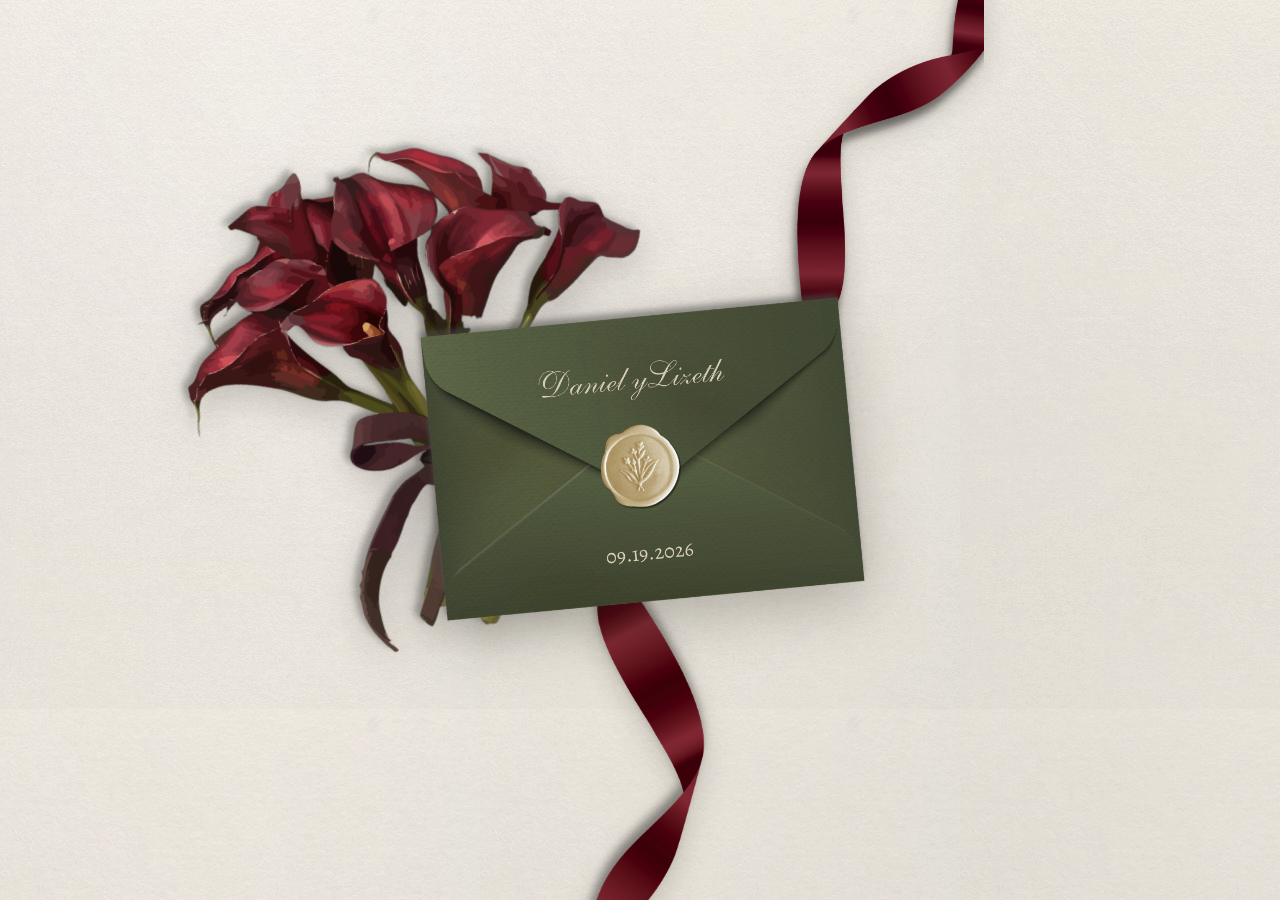
==== index.html @ 31c04588 "formatting fixes - position and refresh" ====
<!doctype html>
<html lang="es">
<head>
<meta charset="utf-8">
<meta name="viewport" content="width=device-width, initial-scale=1, viewport-fit=cover">
<title>Daniel y Lizeth</title>
<meta name="description" content="Nos casamos el 19 de septiembre de 2026 — acompáñanos.">

<!-- Link-preview / share thumbnail. og:image is page-relative so it resolves
     wherever the site is hosted. For Facebook/LinkedIn, swap in the absolute
     URL, e.g. https://<user>.github.io/wedding/assets/img/thumbnail.png -->
<meta property="og:type" content="website">
<meta property="og:title" content="Daniel y Lizeth">
<meta property="og:description" content="Nos casamos el 19 de septiembre de 2026 — acompáñanos.">
<meta property="og:image" content="assets/img/thumbnail.png">
<meta property="og:image:width" content="708">
<meta property="og:image:height" content="806">
<meta property="og:image:alt" content="Daniel y Lizeth">
<meta name="twitter:card" content="summary_large_image">
<meta name="twitter:title" content="Daniel y Lizeth">
<meta name="twitter:description" content="Nos casamos el 19 de septiembre de 2026 — acompáñanos.">
<meta name="twitter:image" content="assets/img/thumbnail.png">

<link rel="stylesheet" href="styles.css?v=20260901k">
</head>
<body>
<div class="paper-bg" aria-hidden="true"></div>

<header class="header-controls" id="main-header-controls" hidden>
  <div class="lang-toggle" role="group" data-i18n-aria="langAria" aria-label="Idioma / Language">
    <button type="button" data-lang-btn="es">Es</button>
    <button type="button" data-lang-btn="en">En</button>
  </div>
</header>

<!-- ============================== SCREEN 1 — envelope ============================== -->
<section id="envelope-screen">
  <img class="drape drape--top" src="assets/img/ribbon1.png" alt="" aria-hidden="true">
  <img class="drape drape--bottom" src="assets/img/ribbon.png" alt="" aria-hidden="true">
  <div class="envelope-scene">
    <img class="scene__bouquet" src="assets/img/bouquet.png" alt="" aria-hidden="true">
    <button type="button" class="envelope-btn" id="envelope-btn" aria-label="Abrir la invitación">
      <img class="envelope-btn__img" src="assets/img/envelope.png" alt="Daniel y Lizeth — 09.19.2026">
    </button>
  </div>
</section>

<!-- ============================== SCREEN 2 — invitation ============================== -->
<main id="invitation-screen">

  <!-- Hero -->
  <section class="hero">
    <div class="hero__art">
      <img class="hero__florals" src="assets/img/flowers.png" alt="" aria-hidden="true">
      <img class="hero__flower" src="assets/img/flower.png" alt="" aria-hidden="true">
      <img class="hero__envelope" src="assets/img/open envelope.png" alt="" aria-hidden="true">
      <a class="hero__photo story-photo-link" href="historia.html" data-i18n-aria="storyLinkAria" aria-label="Ver nuestra historia">
        <img src="assets/img/couple1.png" alt="Daniel y Lizeth">
      </a>
      <div class="hero__card">
        <img class="hero__card-bg" src="assets/img/invite.png" alt="" aria-hidden="true">
        <div class="hero__card-text">
          <p class="hero__card-eyebrow" data-i18n="eyebrowWedding">Nuestra Boda</p>
          <p class="hero__card-names" data-i18n="coupleNames">Daniel y Lizeth</p>
          <p class="hero__card-date" data-i18n="weddingDate">19 de Septiembre del 2026</p>
          <p class="hero__card-location" data-i18n="weddingLocation">Los Ángeles, California</p>
        </div>
      </div>
    </div>

    <div class="countdown" id="countdown" role="timer" aria-live="off">
      <div class="countdown__frame">
        <div class="countdown__row">
          <div class="countdown__group"><span class="countdown__digits" id="cd-days">000</span><span class="countdown__label" data-i18n="countdownDays">Días</span></div>
          <span class="countdown__colon">:</span>
          <div class="countdown__group"><span class="countdown__digits" id="cd-hours">00</span><span class="countdown__label" data-i18n="countdownHours">Horas</span></div>
          <span class="countdown__colon">:</span>
          <div class="countdown__group"><span class="countdown__digits" id="cd-minutes">00</span><span class="countdown__label" data-i18n="countdownMinutes">Minutos</span></div>
          <span class="countdown__colon">:</span>
          <div class="countdown__group"><span class="countdown__digits" id="cd-seconds">00</span><span class="countdown__label" data-i18n="countdownSeconds">Segundos</span></div>
        </div>
        <p class="countdown__message" id="countdown-message" hidden></p>
      </div>
    </div>
  </section>

  <!-- Blessing + parents + names -->
  <section class="blessing">
    <p class="verse" data-i18n="verseQuote">&ldquo;Verso&rdquo;</p>
    <p class="verse-ref" data-i18n="verseRef">&mdash; Biblico</p>

    <p class="blessing-intro reveal" style="--i:1" data-i18n="blessingIntro">Con la bendición de Dios y de nuestros padres,</p>
    <p class="parents reveal" style="--i:2" data-i18n="parents1">Efren Plascencia Reyes y Maricela Segura Picazo</p>
    <p class="parents-and reveal" style="--i:3" data-i18n="parentsAnd">y</p>
    <p class="parents reveal" style="--i:4" data-i18n="parents2">José Arturo Mendoza Milán y María de Jesús Loredo Guerrero</p>

    <p class="invite-line reveal" style="--i:5">
      <span data-i18n="inviteLine1">Tenemos el honor de invitarte a</span><br>
      <span data-i18n="inviteLine2">celebrar nuestra boda</span>
    </p>

    <p class="signature reveal" style="--i:6" data-i18n="signatureNames">Daniel y Lizeth</p>
  </section>

  <div class="divider reveal" aria-hidden="true"><img src="assets/img/divider.png" alt=""></div>

  <!-- Misa -->
  <section class="section--split" id="misa">
    <div class="section__figure reveal">
      <img class="icon" src="assets/img/cross.png" alt="">
    </div>
    <div class="section__body reveal" style="--i:1">
      <h2 data-i18n="misaHeading">Misa</h2>
      <p class="venue-name" data-i18n="misaVenue">St. Anne Church &amp; Shrine</p>
      <p class="venue-address" data-i18n-html="misaAddress">2011 Colorado Ave<br>Santa Monica, CA 90404</p>
      <p class="venue-time" data-i18n="misaTime">1:00 PM</p>
      <a class="map-link" href="https://www.google.com/maps/search/?api=1&query=St.+Anne+Church+%26+Shrine+2011+Colorado+Ave+Santa+Monica+CA+90404" target="_blank" rel="noopener" data-i18n-aria="mapButton" aria-label="Ver ubicación">
        <img src="assets/img/map.png" alt="">
      </a>
    </div>
  </section>

  <div class="divider reveal" aria-hidden="true"><img src="assets/img/divider.png" alt=""></div>

  <!-- Cena -->
  <section class="section--split is-reversed" id="cena">
    <div class="section__figure reveal">
      <img class="icon" src="assets/img/utensils.png" alt="">
    </div>
    <div class="section__body reveal" style="--i:1">
      <h2 data-i18n="cenaHeading">Cena</h2>
      <p class="venue-name" data-i18n="cenaTBA">Por anunciarse</p>
    </div>
  </section>

  <div class="divider reveal" aria-hidden="true"><img src="assets/img/divider.png" alt=""></div>

  <!-- Vestimenta -->
  <section class="section--split" id="vestimenta">
    <div class="section__figure reveal">
      <img class="icon" src="assets/img/hanger.png" alt="">
    </div>
    <div class="section__body reveal" style="--i:1">
      <h2 data-i18n="vestimentaHeading">Vestimenta</h2>
      <p data-i18n="vestimentaBody">Los invitamos a usar los colores café, verde, vino, rosa, crema, o similares el día de la boda.</p>
      <div class="swatches" aria-hidden="true">
        <span class="swatch" style="background:#5C2529"></span>
        <span class="swatch" style="background:#A3595E"></span>
        <span class="swatch" style="background:#B18285"></span>
        <span class="swatch" style="background:#D9D0BC"></span>
        <span class="swatch" style="background:#8B7259"></span>
        <span class="swatch" style="background:#9CAA84"></span>
        <span class="swatch" style="background:#5B6E45"></span>
        <span class="swatch" style="background:#2E3A2E"></span>
        <span class="swatch" style="background:#5C4816"></span>
      </div>
    </div>
  </section>

  <div class="divider reveal" aria-hidden="true"><img src="assets/img/divider.png" alt=""></div>

  <!-- RSVP -->
  <section class="section--split is-reversed" id="rsvp">
    <div class="section__figure reveal">
      <img class="icon" src="assets/img/rsvp.png" alt="">
    </div>
    <div class="section__body reveal" style="--i:1">
      <h2 data-i18n="rsvpHeading">Reservación</h2>
      <p data-i18n="rsvpBody">Esperamos que nos puedan acompañar en este día tan grande en nuestras vidas. Por favor confirmen para asegurar su asiento, o si saben que no podrán asistir, por favor déjenos saber lo más antes posible.</p>
      <button type="button" class="rsvp-btn" id="rsvp-open-btn" data-i18n="rsvpButton">Confirmar Asistencia</button>
    </div>
  </section>

  <!-- Closing -->
  <section class="closing reveal">
    <p data-i18n="closingBody">Gracias por acompañarnos y por ser parte de este momento tan importante de nuestras vidas.</p>
    <p class="closing-signoff" data-i18n="closingSignoff">Con mucho cariño,</p>
    <p class="signature" data-i18n="signatureNames">Daniel y Lizeth</p>
    <div class="closing__photo-wrap">
      <img class="closing__eucalyptus" src="assets/img/eucalyptus.png" alt="" aria-hidden="true">
      <a class="story-photo-link" href="historia.html" data-i18n-aria="storyLinkAria" aria-label="Ver nuestra historia">
        <img class="closing-photo" src="assets/img/couple2.png" width="584" height="863" alt="Daniel y Lizeth" loading="lazy">
      </a>
    </div>
    <a class="story-link" href="historia.html" data-i18n="storyLink">Nuestra Historia &rarr;</a>
  </section>

</main>

<!-- ============================== RSVP modal ============================== -->
<div class="modal-overlay" id="rsvp-modal" role="dialog" aria-modal="true" aria-labelledby="rsvp-modal-heading">
  <div class="modal" id="rsvp-modal-panel">
    <button type="button" class="modal__close" id="rsvp-close" data-i18n-aria="modalClose" aria-label="Cerrar">&times;</button>
    <h2 id="rsvp-modal-heading" class="modal__heading" data-i18n="modalHeading">Confirmar Asistencia</h2>

    <form id="rsvp-form" novalidate>
      <div class="modal__field">
        <label class="modal__label" for="rsvp-name" data-i18n="labelName">Nombre completo</label>
        <input class="modal__input" id="rsvp-name" name="name" type="text" required data-i18n-placeholder="placeholderName" placeholder="Tu nombre">
      </div>

      <div class="modal__field">
        <span class="modal__label" data-i18n="labelAttending">¿Podrás acompañarnos?</span>
        <div class="modal__radios">
          <label><input type="radio" name="attending" value="yes" checked> <span data-i18n="optionYes">Sí, ahí estaré</span></label>
          <label><input type="radio" name="attending" value="no"> <span data-i18n="optionNo">No podré asistir</span></label>
        </div>
      </div>

      <div class="modal__field" id="rsvp-guests-field">
        <div class="modal__stepper-row">
          <span class="modal__label" id="rsvp-adults-label" data-i18n="labelAdults">Adultos (incluyéndote)</span>
          <div class="stepper" role="group" aria-labelledby="rsvp-adults-label">
            <button type="button" class="stepper__btn" id="rsvp-adults-minus" aria-label="−">&minus;</button>
            <input class="stepper__value" id="rsvp-adults" name="adults" type="text" inputmode="numeric" readonly value="1" aria-live="polite">
            <button type="button" class="stepper__btn" id="rsvp-adults-plus" aria-label="+">+</button>
          </div>
        </div>
        <div class="modal__stepper-row">
          <span class="modal__label" id="rsvp-children-label" data-i18n="labelChildren">Niños</span>
          <div class="stepper" role="group" aria-labelledby="rsvp-children-label">
            <button type="button" class="stepper__btn" id="rsvp-children-minus" aria-label="−">&minus;</button>
            <input class="stepper__value" id="rsvp-children" name="children" type="text" inputmode="numeric" readonly value="0" aria-live="polite">
            <button type="button" class="stepper__btn" id="rsvp-children-plus" aria-label="+">+</button>
          </div>
        </div>
      </div>

      <div class="modal__field">
        <label class="modal__label" for="rsvp-message" data-i18n="labelMessage">Mensaje para los novios (opcional)</label>
        <textarea class="modal__textarea" id="rsvp-message" name="message" data-i18n-placeholder="placeholderMessage" placeholder="Escribe un mensaje..."></textarea>
      </div>

      <button type="submit" class="modal__primary-btn" data-i18n="submitButton">Enviar Confirmación</button>
      <p class="modal__error" id="rsvp-error" role="alert" hidden></p>
    </form>

    <div class="modal__success" id="rsvp-success" hidden>
      <p class="modal__success-heading" data-i18n="successHeading">¡Gracias!</p>
      <p data-i18n="successBody">Hemos recibido tu confirmación. ¡Nos vemos pronto!</p>
    </div>
  </div>
</div>

<script src="i18n.js?v=20260901k"></script>
<script src="script.js?v=20260901k"></script>
</body>
</html>
---- styles.css ----
/* ===================== Fonts ===================== */
@font-face {
  font-family: 'Anastasia Script';
  src: url('assets/fonts/anastasia-script-400.woff2') format('woff2');
  font-weight: 400;
  font-style: normal;
  font-display: swap;
}
@font-face {
  font-family: 'Sorts Mill Goudy';
  src: url('assets/fonts/sorts-mill-goudy-400.woff2') format('woff2');
  font-weight: 400;
  font-style: normal;
  font-display: swap;
}
@font-face {
  font-family: 'Sorts Mill Goudy';
  src: url('assets/fonts/sorts-mill-goudy-italic-400.woff2') format('woff2');
  font-weight: 400;
  font-style: italic;
  font-display: swap;
}
@font-face {
  font-family: 'Alex Brush';
  src: url('assets/fonts/alex-brush-400.woff2') format('woff2');
  font-weight: 400;
  font-style: normal;
  font-display: swap;
}
@font-face {
  font-family: 'Alegreya SC';
  src: url('assets/fonts/alegreya-sc-400.woff2') format('woff2');
  font-weight: 400;
  font-style: normal;
  font-display: swap;
}
@font-face {
  font-family: 'Alegreya SC';
  src: url('assets/fonts/alegreya-sc-700.woff2') format('woff2');
  font-weight: 700;
  font-style: normal;
  font-display: swap;
}
@font-face {
  font-family: 'Alegreya';
  src: url('assets/fonts/alegreya-italic-400.woff2') format('woff2');
  font-weight: 400;
  font-style: italic;
  font-display: swap;
}
@font-face {
  font-family: 'Alegreya';
  src: url('assets/fonts/alegreya-400.woff2') format('woff2');
  font-weight: 400;
  font-style: normal;
  font-display: swap;
}

/* ===================== Design tokens ===================== */
:root {
  --green-900: #333825;
  --green-800: #3E4530;
  --green-700: #4A5037;
  --green-600: #5B6E45;
  --green-500: #7C8F63;
  --sage-400:  #9CAA84;

  --wine-800: #4A1620;
  --wine-700: #5C2529;
  --rose-400: #A3595E;
  --dusty-300: #B18285;

  --cream-300: #D9D0BC;
  --tan-600:  #8B7259;
  --olive-900: #5C4816;

  --gold-300: #E8D9B5;
  --gold-500: #C9AD79;
  --gold-600: #9C7F4F;
  --gold-700: #8A6F45;

  --ink-800: #101010;
  --ink-600: #1c1c1c;
  --ink-400: #2a2a2a;

  --paper:   #F4F1EA;
  --paper-2: #ECE6D9;

  --font-script: 'Anastasia Script', 'Alex Brush', cursive;
  --font-serif:  'Sorts Mill Goudy', 'Alegreya', Georgia, serif;
  --font-caps:   'Alegreya SC', Georgia, serif;

  --ease-soft: cubic-bezier(0.22, 0.61, 0.36, 1);

  /* Debossed / letterpress-on-paper text effect */
  --press: 0 1px 0 rgba(255,255,255,0.75), 0 -1px 1px rgba(0,0,0,0.16);
}

/* ===================== Reset ===================== */
* { box-sizing: border-box; }
html, body { margin: 0; padding: 0; }
body {
  background: var(--paper);
  color: var(--ink-800);
  font-family: var(--font-caps);
  overflow-x: hidden;
  width: 100%;
  -webkit-tap-highlight-color: transparent;
  overscroll-behavior-y: contain;
}
img { max-width: 100%; display: block; }
button { font: inherit; }
a { color: inherit; }
h1, h2, p { margin: 0; }

/* All copy black, pressed into the paper ------------------------------------ */
#envelope-screen,
#invitation-screen,
.modal,
#envelope-screen p, #envelope-screen span,
#invitation-screen h1, #invitation-screen h2, #invitation-screen h3,
#invitation-screen p, #invitation-screen span, #invitation-screen a,
.modal h2, .modal p, .modal span, .modal label {
  color: #0e0e0e;
}
#invitation-screen h2,
#invitation-screen p,
#invitation-screen .signature,
#invitation-screen .hero__card-text p,
#invitation-screen .countdown__digits,
#invitation-screen .countdown__label,
.modal__heading,
.modal__label,
.modal__radios label {
  text-shadow: var(--press);
}

.paper-bg {
  position: fixed;
  inset: 0;
  z-index: -1;
  background: var(--paper);
  background-image:
    radial-gradient(ellipse at 20% 10%, rgba(255,255,255,0.5), transparent 55%),
    radial-gradient(ellipse at 80% 90%, rgba(0,0,0,0.03), transparent 55%);
}
.paper-bg::after {
  content: '';
  position: absolute;
  inset: 0;
  opacity: 0.7;
  mix-blend-mode: multiply;
  background-image: url("assets/img/paper-texture-bg.jpg");
  background-size: 480px auto;
  background-repeat: repeat;
}

/* ===================== Header controls ===================== */
.header-controls[hidden] { display: none; }
.header-controls {
  position: absolute;
  top: 0; left: 0; right: 0;
  z-index: 40;
  display: flex;
  justify-content: flex-start;
  padding: 16px;
  pointer-events: none;
}
.lang-toggle {
  pointer-events: auto;
  display: inline-flex;
  border: 1px solid var(--gold-600);
  border-radius: 999px;
  overflow: hidden;
  background: rgba(244,241,234,0.75);
  backdrop-filter: blur(6px);
}
.lang-toggle button {
  border: 0;
  background: transparent;
  color: var(--ink-600);
  padding: 8px 16px;
  min-width: 44px;
  min-height: 36px;
  font-family: var(--font-caps);
  font-size: 13px;
  letter-spacing: 0.05em;
  cursor: pointer;
  transition: background 200ms var(--ease-soft), color 200ms var(--ease-soft);
}
.lang-toggle button.is-active {
  background: rgba(16, 16, 16, 0.08);
  color: #0e0e0e;
  font-weight: 700;
}

/* ===================== Screen 1: envelope ===================== */
#envelope-screen {
  position: relative;
  min-height: 100dvh;
  max-width: 100vw;
  overflow: hidden;
  touch-action: pan-y;
  overscroll-behavior-x: none;
  display: flex;
  flex-direction: column;
  align-items: center;
  justify-content: center;
  gap: 32px;
  padding: 24px;
}

/* Ribbon draping diagonally across the whole screen, behind the envelope. */
.drape {
  position: absolute;
  z-index: 0;
  pointer-events: none;
  filter: drop-shadow(0 8px 14px rgba(44, 42, 34, 0.22));
}
.drape--top {
  left: 85%;
  top: auto;
  bottom: 50%;
  width: 100vw;
  height: 65vh;
  object-fit: cover;
  transform: translateX(-50%);
}
.drape--bottom {
  left: 55%;
  top: 50%;
  bottom: auto;
  width: 65vw;
  height: 65vh;
  object-fit: cover;
  transform: translateX(-50%);
}

.envelope-scene {
  position: relative;
  z-index: 1;
  width: min(86vw, 440px);
  margin-inline: auto;
}

.scene__bouquet {
  position: absolute;
  width: 118%;
  top: -45%;
  left: -36%;
  z-index: 0;
  pointer-events: none;
  transform: rotate(-14deg);
  transform-origin: 68% 78%;
  filter: drop-shadow(0 10px 18px rgba(44, 42, 34, 0.25));
}

.envelope-btn {
  position: relative;
  display: block;
  width: 100%;
  z-index: 1;
  border: 0;
  padding: 0;
  background: none;
  cursor: pointer;
  filter: drop-shadow(0 16px 30px rgba(44, 42, 34, 0.3));
}
.envelope-btn__img {
  width: 100%;
  height: auto;
}
.envelope-btn.is-pressed { transform: scale(0.97); }
.envelope-btn.shimmy { animation: shimmy 650ms ease-in-out; }
@keyframes shimmy {
  0%, 100% { transform: rotate(0deg); }
  20% { transform: rotate(-3deg); }
  40% { transform: rotate(2.5deg); }
  60% { transform: rotate(-2deg); }
  80% { transform: rotate(1.5deg); }
}

@media (prefers-reduced-motion: reduce) {
  .envelope-btn.shimmy { animation: none !important; }
}

#invitation-screen {
  display: none;
  visibility: hidden;
  opacity: 0;
}
#invitation-screen.is-open {
  display: block;
  visibility: visible;
  animation: invitation-fade-in 600ms ease both;
}
@keyframes invitation-fade-in { to { opacity: 1; } }
@media (prefers-reduced-motion: reduce) {
  #invitation-screen.is-open { animation: none; opacity: 1; }
}

#envelope-screen.is-hidden { display: none; }

/* ===================== Screen 2 shared ===================== */
#invitation-screen { position: relative; }

.eyebrow {
  font-family: var(--font-caps);
  font-size: 13px;
  letter-spacing: 0.2em;
  text-indent: 0.2em;
  text-transform: uppercase;
  color: var(--gold-700);
  margin-bottom: 20px;
}

.hero {
  min-height: 100dvh;
  display: flex;
  flex-direction: column;
  align-items: center;
  justify-content: center;
  gap: 10vh;
  padding: 96px 32px 48px;
  text-align: center;
}

/* --- Hero art: envelope + photo + card composition --- */
.hero__art {
  position: relative;
  width: 100%;
  max-width: 340px;
  margin-inline: auto;
}
.hero__florals {
  position: absolute;
  width: 74%;
  top: -11%;
  right: -4%;
  z-index: 2;
  pointer-events: none;
}
.hero__flower {
  position: absolute;
  width: 40%;
  bottom: -2%;
  left: -9%;
  z-index: 5;
  pointer-events: none;
  transform: rotate(-10deg);
  filter: drop-shadow(0 8px 14px rgba(44,42,34,0.22));
}
.hero__envelope {
  position: relative;
  width: 100%;
  z-index: 1;
  display: block;
}
.hero__photo {
  position: absolute;
  width: 54%;
  top: 14%;
  left: 3%;
  z-index: 3;
  transform: rotate(-7deg);
  filter: drop-shadow(0 10px 16px rgba(44,42,34,0.25));
}
.hero__card {
  position: absolute;
  width: 62%;
  top: 30%;
  right: -6%;
  z-index: 4;
  transform: rotate(6deg);
}
.hero__card-bg {
  width: 100%;
  filter: drop-shadow(0 10px 16px rgba(44,42,34,0.25));
}
.hero__card-text {
  position: absolute;
  inset: 9% 11% 14% 6%;
  display: flex;
  flex-direction: column;
  align-items: center;
  justify-content: center;
  text-align: center;
}
.hero__card-eyebrow {
  font-family: var(--font-caps);
  font-size: clamp(8px, 2.6vw, 11px);
  letter-spacing: 0.1em;
  text-transform: uppercase;
  color: var(--ink-800);
  margin-bottom: 6%;
}
.hero__card-names {
  font-family: var(--font-script);
  font-size: clamp(23px, 5vw, 21px);
  color: var(--gold-700);
  line-height: 1.15;
  margin-bottom: 6%;
}
.hero__card-date {
  font-size: clamp(8.5px, 2.7vw, 12px);
  letter-spacing: 0.03em;
  color: var(--ink-800);
  line-height: 1.4;
}
.hero__card-location {
  font-size: clamp(8.5px, 2.7vw, 12px);
  color: var(--ink-800);
  line-height: 1.4;
}

.countdown {
  display: flex;
  align-items: center;
  justify-content: center;
}

.countdown__frame {
  background-image: url('assets/img/countdown.png');
  background-size: 100% 100%;
  background-repeat: no-repeat;
  aspect-ratio: 1080 / 358;
  width: min(340px, 88vw);
  display: flex;
  flex-direction: column;
  align-items: center;
  justify-content: center;
  padding: 0 12%;
}
.countdown__row { display: flex; align-items: baseline; gap: 6px; justify-content: center; }
.countdown__colon { color: var(--gold-600); font-size: 16px; }
.countdown__group { display: flex; flex-direction: column; align-items: center; min-width: 2.4em; }
.countdown__digits {
  font-size: 22px;
  letter-spacing: 0.06em;
  font-variant-numeric: tabular-nums;
  color: var(--ink-800);
}
.countdown__label {
  font-family: var(--font-caps);
  font-size: 9px;
  letter-spacing: 0.12em;
  text-transform: uppercase;
  color: var(--gold-700);
  margin-top: 2px;
}
.countdown__message {
  text-align: center;
  font-style: italic;
  font-size: 15px;
  color: var(--green-700);
  padding-top: 4px;
}

@media (max-height: 600px) {
  .hero { min-height: auto; padding-block: 64px 32px; }
}


/* ===================== Blessing section ===================== */
.blessing { padding-top: 32px; }
.verse {
  font-family: var(--font-serif);
  font-style: italic;
  font-size: 16px;
  color: var(--ink-400);
  text-align: center;
  max-width: 520px;
  margin: 0 auto 4px;
  padding: 0 32px;
  opacity: 0.5;
}
.verse-ref {
  text-align: center;
  font-size: 13px;
  color: var(--ink-400);
  margin-bottom: 90px;
  opacity: 0.5;
}
.blessing-intro {
  font-family: var(--font-caps);
  text-align: center;
  text-transform: uppercase;
  letter-spacing: 0.06em;
  font-size: 13px;
  color: var(--gold-700);
  padding: 0 32px;
  margin-bottom: 20px;
}
.parents {
  font-family: var(--font-serif);
  text-align: center;
  font-style: italic;
  font-size: 17px;
  color: var(--gold-700);
  padding: 0 32px;
  margin-bottom: 16px;
}
.parents-and {
  font-family: var(--font-caps);
  text-align: center;
  font-size: 13px;
  letter-spacing: 0.1em;
  text-transform: uppercase;
  color: var(--ink-800);
  margin-bottom: 16px;
}
.invite-line {
  font-family: var(--font-caps);
  text-align: center;
  text-transform: uppercase;
  letter-spacing: 0.04em;
  font-size: 13px;
  color: var(--ink-600);
  line-height: 1.8;
  margin: 32px 0 24px;
}
.signature {
  text-align: center;
  font-family: var(--font-script);
  font-size: clamp(40px, 12vw, 56px);
  color: var(--green-700);
  margin-bottom: 8px;
}

/* ===================== Dividers ===================== */
.divider {
  display: flex;
  justify-content: center;
  padding: 65px 0;
}
.divider img { width: 140px; height: auto; }
.divider:nth-of-type(even) img { transform: rotate(180deg); }

/* ===================== Split sections (Misa / Cena / Vestimenta / RSVP) ===================== */
.section--split {
  display: flex;
  flex-direction: column;
  align-items: center;
  text-align: center;
  padding: 24px 32px;
  gap: 28px;
}
.section__figure { color: var(--ink-800); }
.icon {
  width: auto;
  height: auto;
  max-width: 40px;
  max-height: 30px;
  filter:
    drop-shadow(0 1px 0 rgba(255,255,255,0.65))
    drop-shadow(0 -1px 1px rgba(0,0,0,0.35));
}
.section__body h2 {
  font-family: var(--font-caps);
  font-weight: 500;
  font-size: 22px;
  letter-spacing: 0.02em;
  color: var(--ink-800);
  margin-bottom: 14px;
}
.section__body p {
  font-family: var(--font-caps);
  font-weight: 400;
  font-size: 13px;
  letter-spacing: 0.04em;
  line-height: 1.9;
  color: var(--ink-600);
  max-width: 440px;
  margin: 0 auto 8px;
}
.venue-name { font-weight: 400; letter-spacing: 0.08em; color: var(--ink-800) !important; }
.venue-address { margin-bottom: 4px !important; }
.venue-time { letter-spacing: 0.06em; }

.map-link {
  display: inline-flex;
  margin-top: 12px;
  transition: transform 200ms var(--ease-soft), filter 200ms var(--ease-soft);
}
.map-link img { width: 35px; height: 35px; }
.map-link:hover { transform: translateY(-2px); filter: brightness(1.1); }

.swatches {
  display: flex;
  flex-wrap: wrap;
  justify-content: center;
  gap: 12px;
  margin-top: 18px;
  /* 5 swatches + 4 gaps — forces a 5-then-4 layout */
  max-width: calc(36px * 5 + 12px * 4);
  margin-inline: auto;
}
.swatch {
  width: 36px;
  height: 36px;
  border-radius: 50%;
  box-shadow: 0 1px 3px rgba(0,0,0,0.2);
}

.rsvp-btn {
  margin-top: 16px;
  border: 1px solid var(--ink-800);
  background: transparent;
  color: var(--ink-800);
  padding: 14px 32px;
  font-family: var(--font-caps);
  font-size: 13px;
  letter-spacing: 0.12em;
  text-transform: uppercase;
  cursor: pointer;
  transition: background 200ms var(--ease-soft), color 200ms var(--ease-soft), transform 200ms var(--ease-soft);
}
.rsvp-btn:hover { background: var(--ink-800); color: var(--paper); transform: translateY(-2px); }

/* ===================== Closing ===================== */
.closing {
  text-align: center;
  padding: 88px 32px 96px;
  display: flex;
  flex-direction: column;
  align-items: center;
}
.closing p { max-width: 440px; font-size: 16px; line-height: 1.8; color: var(--ink-600); }
.closing-signoff { margin-top: 24px; font-family: var(--font-serif); font-style: italic; }
.closing .signature { font-size: clamp(52px, 15vw, 50px); margin-top: 4px; margin-bottom: 32px; }
.closing__photo-wrap {
  position: relative;
  display: inline-block;
}
.closing__eucalyptus {
  position: absolute;
  width: 120%;
  left: -36%;
  bottom: -4%;
  z-index: 2;
  pointer-events: none;
  filter: drop-shadow(0 8px 14px rgba(44,42,34,0.2));
}
.closing-photo {
  position: relative;
  z-index: 1;
  width: 220px;
  height: auto;
  transform: rotate(-2deg);
}

/* ===================== RSVP modal ===================== */
.modal-overlay {
  position: fixed;
  inset: 0;
  z-index: 80;
  background: rgba(44, 42, 34, 0.55);
  display: flex;
  align-items: center;
  justify-content: center;
  padding: 20px;
  opacity: 0;
  pointer-events: none;
  transition: opacity 300ms var(--ease-soft);
}
.modal-overlay.is-open { opacity: 1; pointer-events: auto; }

.modal {
  position: relative;
  width: 100%;
  max-width: 440px;
  max-height: 88vh;
  overflow-y: auto;
  background: var(--paper);
  border-radius: 6px;
  padding: 36px 28px 28px;
  box-shadow: 0 24px 60px rgba(0,0,0,0.3);
  transform: translateY(12px) scale(0.98);
  transition: transform 300ms var(--ease-soft);
}
.modal-overlay.is-open .modal { transform: translateY(0) scale(1); }

.modal__close {
  position: absolute;
  top: 12px;
  right: 12px;
  width: 36px;
  height: 36px;
  border: 0;
  background: transparent;
  font-size: 22px;
  line-height: 1;
  color: var(--ink-400);
  cursor: pointer;
}
.modal__heading {
  font-family: var(--font-caps);
  font-size: 22px;
  font-weight: 700;
  text-align: center;
  margin-bottom: 24px;
  color: var(--ink-800);
}
.modal__field { margin-bottom: 18px; }
.modal__label {
  display: block;
  font-size: 13px;
  letter-spacing: 0.04em;
  color: var(--ink-600);
  margin-bottom: 6px;
}
.modal__input, .modal__textarea {
  width: 100%;
  border: 1px solid var(--dusty-300);
  background: #fff;
  border-radius: 0;
  padding: 11px 12px;
  font-family: var(--font-serif);
  font-size: 16px;
  color: var(--ink-800);
}
.modal__input:focus, .modal__textarea:focus {
  outline: none;
  border-color: var(--ink-800);
}
.lang-toggle button:focus-visible, .rsvp-btn:focus-visible, .map-link:focus-visible, .modal__primary-btn:focus-visible {
  outline: 2px solid var(--gold-600);
  outline-offset: 2px;
}
.modal__textarea { min-height: 84px; resize: vertical; }
.modal__radios { display: flex; flex-direction: column; gap: 8px; }
.modal__radios label { display: flex; align-items: center; gap: 8px; font-size: 15px; }
.modal__note { font-size: 12px; color: var(--ink-400); margin-bottom: 18px; }

/* ----- Guest count stepper ----- */
.modal__stepper-row {
  display: flex;
  align-items: center;
  justify-content: space-between;
  gap: 12px;
}
.modal__stepper-row + .modal__stepper-row { margin-top: 14px; }
.modal__stepper-row .modal__label { margin-bottom: 0; }
.stepper {
  display: inline-flex;
  align-items: center;
  gap: 14px;
  flex: none;
}
.stepper__btn {
  width: 40px;
  height: 40px;
  border: 1px solid var(--ink-800);
  border-radius: 50%;
  background: transparent;
  color: var(--ink-800);
  font-size: 20px;
  line-height: 1;
  display: flex;
  align-items: center;
  justify-content: center;
  cursor: pointer;
  transition: background 200ms var(--ease-soft), color 200ms var(--ease-soft), transform 200ms var(--ease-soft);
}
.stepper__btn:hover { background: var(--ink-800); color: var(--paper); }
.stepper__btn:active { transform: scale(0.94); }
.stepper__btn:disabled { opacity: 0.35; cursor: default; }
.stepper__btn:disabled:hover { background: transparent; color: var(--ink-800); }
.stepper__btn:focus-visible { outline: 2px solid var(--gold-600); outline-offset: 2px; }
.stepper__value {
  width: 3ch;
  border: 0;
  background: transparent;
  text-align: center;
  font-family: var(--font-serif);
  font-size: 20px;
  color: var(--ink-800);
  padding: 0;
  pointer-events: none;
}
.stepper__value:focus { outline: none; }

.modal__primary-btn {
  width: 100%;
  border: 1px solid var(--ink-800);
  background: transparent;
  color: var(--ink-800);
  padding: 14px;
  font-family: var(--font-caps);
  font-size: 14px;
  letter-spacing: 0.1em;
  text-transform: uppercase;
  cursor: pointer;
  transition: background 200ms var(--ease-soft), color 200ms var(--ease-soft);
}
.modal__primary-btn:hover { background: var(--ink-800); color: var(--paper); }
.modal__primary-btn:disabled { opacity: 0.5; cursor: default; }
.modal__primary-btn:disabled:hover { background: transparent; color: var(--ink-800); }

.modal__error {
  margin-top: 12px;
  font-size: 13px;
  font-style: italic;
  text-align: center;
}
.modal__error[hidden] { display: none; }

.modal__success { text-align: center; padding: 12px 0 4px; }
.modal__success-heading {
  font-family: var(--font-script);
  font-size: 40px;
  color: var(--green-700);
  margin-bottom: 8px;
}
.modal__success p { color: var(--ink-600); font-size: 16px; }

/* ===================== Our Story links ===================== */
.story-link,
.story-page__back {
  display: inline-block;
  font-family: var(--font-serif);
  font-style: italic;
  font-size: 14px;
  letter-spacing: 0.02em;
  color: var(--ink-600);
  text-decoration: none;
  border-bottom: 1px solid rgba(28, 28, 28, 0.35);
  padding-bottom: 1px;
  transition: color 200ms var(--ease-soft), border-color 200ms var(--ease-soft);
}
.story-link { margin-top: 22px; }
.story-page__back { margin-top: 56px; }
/* Beat the `#invitation-screen a { color:#0e0e0e }` rule for the invitation link. */
#invitation-screen .story-link { color: var(--ink-600); }
#invitation-screen .story-link:hover,
.story-page__back:hover { color: var(--green-700); border-color: var(--green-700); }
.story-link:focus-visible,
.story-page__back:focus-visible { outline: 2px solid var(--gold-600); outline-offset: 3px; }

/* The hero + closing photos on the invitation also link to the story page.
   .hero__photo now sits on the <a>; the closing <a> is just a wrapper and the
   sizing stays on its inner .closing-photo <img>. */
.story-photo-link { display: block; line-height: 0; text-decoration: none; }
.hero__photo.story-photo-link img { width: 100%; display: block; }
.story-photo-link:focus-visible { outline: 2px solid var(--gold-600); outline-offset: 4px; }

/* ===================== Our Story page (historia.html) ===================== */
.story-page {
  max-width: 620px;
  margin-inline: auto;
  padding: 104px 32px 96px;
  text-align: center;
}
.story-page__heading {
  font-family: var(--font-script);
  font-size: clamp(42px, 13vw, 60px);
  line-height: 1.1;
  color: var(--green-700);
  text-shadow: var(--press);
  margin-bottom: 4px;
}
.story-page__divider { display: flex; justify-content: center; padding: 24px 0 4px; }
.story-page__divider img { width: 140px; height: auto; }
.story-page__photo {
  width: min(65%, 360px);
  height: auto;
  margin: 50px auto;
}
.story-page p {
  font-family: var(--font-serif);
  font-size: 16px;
  line-height: 1.85;
  color: var(--ink-600);
  max-width: 520px;
  margin: 20px auto 0;
  text-align: center;
}

/* ===================== Desktop ===================== */
@media (min-width: 900px) {
  #invitation-screen { max-width: 920px; margin-inline: auto; }
  .header-controls { justify-content: flex-start; padding: 24px calc((100vw - 920px) / 2 + 24px); }
  @media (max-width: 967px) { .header-controls { padding: 24px; } }
  body.story-page-body .header-controls { padding: 24px; }

  .hero__art { max-width: 400px; }
  .eyebrow { font-size: 14px; }
  .section__body p { font-size: 13.5px; }

  .section--split {
    padding: 24px 24px;
  }
  .icon { width: auto; height: auto; max-width: 64px; max-height: 64px; }

  .envelope-scene { width: min(60vw, 500px); }

  .drape--top {
    left: 62%;
    width: 380px;
    height: 55vh;
  }
  .drape--bottom {
    left: 54%;
    width: 260px;
    height: 55vh;
  }

  .closing-photo:hover { transform: rotate(-2deg) scale(1.02); }
}

@media (min-width: 900px) and (max-width: 967px) {
  #invitation-screen { max-width: calc(100% - 48px); }
}

.visually-hidden {
  position: absolute;
  width: 1px; height: 1px;
  overflow: hidden;
  clip: rect(0,0,0,0);
  white-space: nowrap;
}
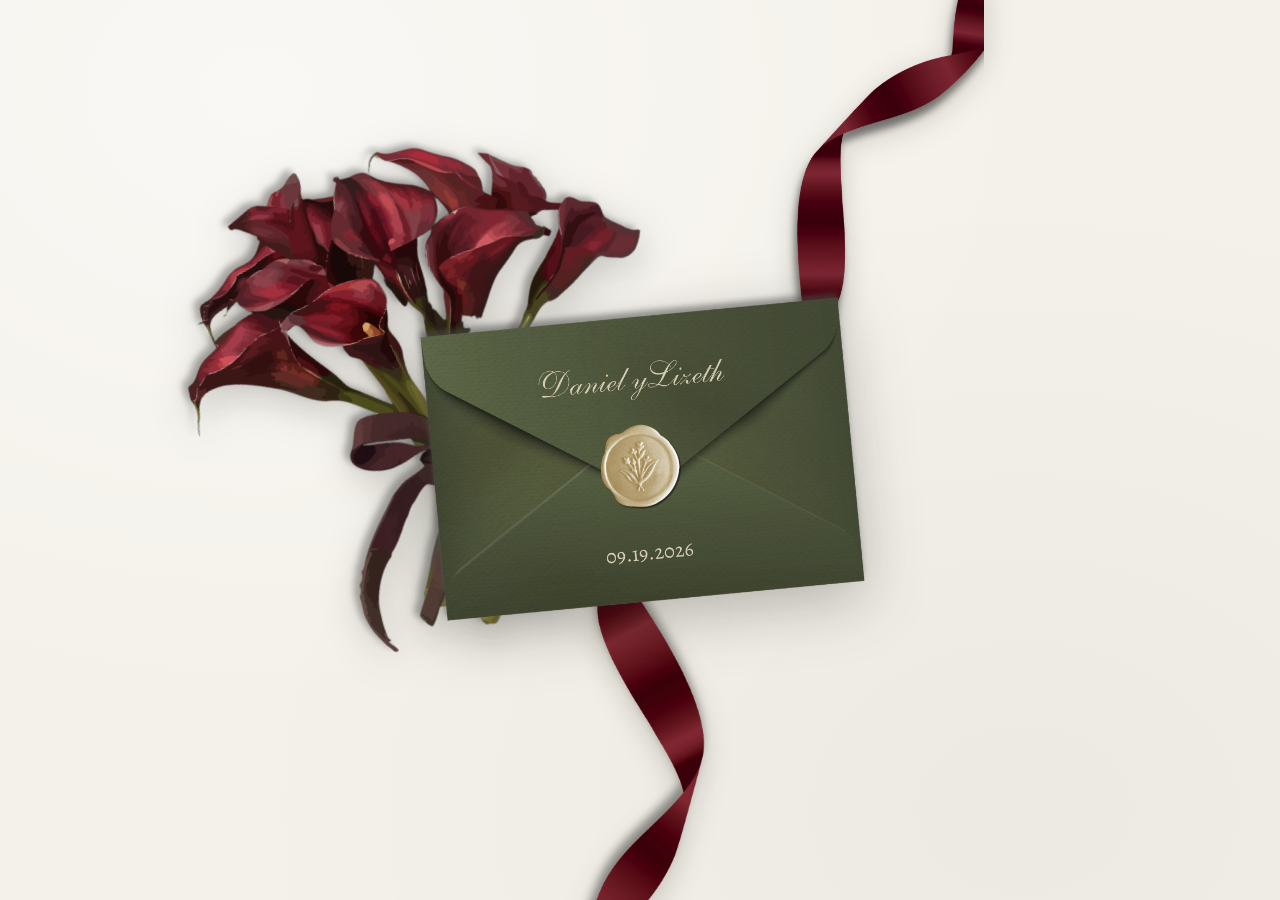
==== commit d7f645a7: "add to our story" ====
--- a/index.html
+++ b/index.html
@@ -21,7 +21,7 @@
 <meta name="twitter:description" content="Nos casamos el 19 de septiembre de 2026 — acompáñanos.">
 <meta name="twitter:image" content="assets/img/thumbnail.png">
 
-<link rel="stylesheet" href="styles.css?v=20260901k">
+<link rel="stylesheet" href="styles.css?v=20260901q">
 </head>
 <body>
 <div class="paper-bg" aria-hidden="true"></div>
@@ -142,12 +142,11 @@
     </div>
     <div class="section__body reveal" style="--i:1">
       <h2 data-i18n="vestimentaHeading">Vestimenta</h2>
-      <p data-i18n="vestimentaBody">Los invitamos a usar los colores café, verde, vino, rosa, crema, o similares el día de la boda.</p>
+      <p data-i18n="vestimentaBody">Los invitamos a usar los colores café, verde, vino, rosa, o similares el día de la boda.</p>
       <div class="swatches" aria-hidden="true">
         <span class="swatch" style="background:#5C2529"></span>
         <span class="swatch" style="background:#A3595E"></span>
         <span class="swatch" style="background:#B18285"></span>
-        <span class="swatch" style="background:#D9D0BC"></span>
         <span class="swatch" style="background:#8B7259"></span>
         <span class="swatch" style="background:#9CAA84"></span>
         <span class="swatch" style="background:#5B6E45"></span>
@@ -242,7 +241,7 @@
   </div>
 </div>
 
-<script src="i18n.js?v=20260901k"></script>
-<script src="script.js?v=20260901k"></script>
+<script src="i18n.js?v=20260901q"></script>
+<script src="script.js?v=20260901q"></script>
 </body>
 </html>
--- a/styles.css
+++ b/styles.css
@@ -89,6 +89,10 @@
   --font-script: 'Anastasia Script', 'Alex Brush', cursive;
   --font-serif:  'Sorts Mill Goudy', 'Alegreya', Georgia, serif;
   --font-caps:   'Alegreya SC', Georgia, serif;
+
+  /* Anastasia Script's capitals carry a swash on the left, so centered lines
+     read slightly right-of-centre. Nudge script headings back left. */
+  --script-optical-shift: -0.08em;
 
   --ease-soft: cubic-bezier(0.22, 0.61, 0.36, 1);
 
@@ -148,11 +152,18 @@
   content: '';
   position: absolute;
   inset: 0;
-  opacity: 0.7;
+  opacity: 0.9;
   mix-blend-mode: multiply;
+  /* contrast() deepens the paper grain (it washes out when the small source
+     is scaled up); brightness() keeps the page from going dim. */
+  filter: contrast(1.5) brightness(1.05);
   background-image: url("assets/img/paper-texture-bg.jpg");
-  background-size: 480px auto;
-  background-repeat: repeat;
+  /* One copy scaled to fill the fixed viewport. The source isn't a seamless
+     tile (its bottom edge is darker), so `repeat` left a faint horizontal
+     seam ~709px down the screen. */
+  background-size: cover;
+  background-position: center;
+  background-repeat: no-repeat;
 }
 
 /* ===================== Header controls ===================== */
@@ -400,6 +411,7 @@
   color: var(--gold-700);
   line-height: 1.15;
   margin-bottom: 6%;
+  transform: translateX(var(--script-optical-shift));
 }
 .hero__card-date {
   font-size: clamp(8.5px, 2.7vw, 12px);
@@ -525,6 +537,7 @@
   font-size: clamp(40px, 12vw, 56px);
   color: var(--green-700);
   margin-bottom: 8px;
+  transform: translateX(var(--script-optical-shift));
 }
 
 /* ===================== Dividers ===================== */
@@ -591,8 +604,8 @@
   justify-content: center;
   gap: 12px;
   margin-top: 18px;
-  /* 5 swatches + 4 gaps — forces a 5-then-4 layout */
-  max-width: calc(36px * 5 + 12px * 4);
+  /* 4 swatches + 3 gaps — forces a 4-then-4 layout (8 swatches) */
+  max-width: calc(36px * 4 + 12px * 3);
   margin-inline: auto;
 }
 .swatch {
@@ -811,6 +824,7 @@
   font-size: 40px;
   color: var(--green-700);
   margin-bottom: 8px;
+  transform: translateX(var(--script-optical-shift));
 }
 .modal__success p { color: var(--ink-600); font-size: 16px; }
 
@@ -858,6 +872,7 @@
   color: var(--green-700);
   text-shadow: var(--press);
   margin-bottom: 4px;
+  transform: translateX(var(--script-optical-shift));
 }
 .story-page__divider { display: flex; justify-content: center; padding: 24px 0 4px; }
 .story-page__divider img { width: 140px; height: auto; }
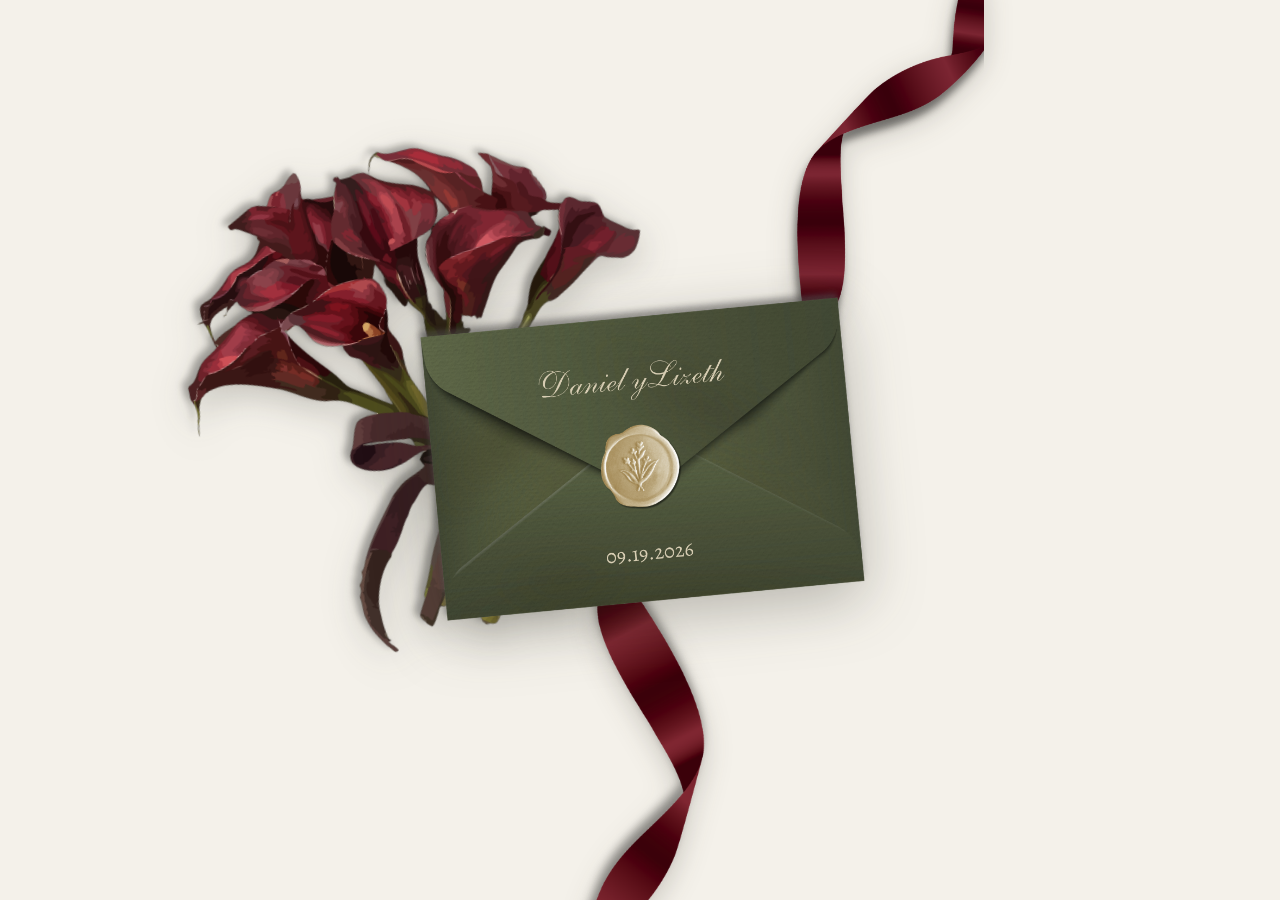
==== commit 4c8ea979: "fix background color" ====
--- a/index.html
+++ b/index.html
@@ -21,7 +21,7 @@
 <meta name="twitter:description" content="Nos casamos el 19 de septiembre de 2026 — acompáñanos.">
 <meta name="twitter:image" content="assets/img/thumbnail.png">
 
-<link rel="stylesheet" href="styles.css?v=20260901q">
+<link rel="stylesheet" href="styles.css?v=20260901r">
 </head>
 <body>
 <div class="paper-bg" aria-hidden="true"></div>
@@ -241,7 +241,7 @@
   </div>
 </div>
 
-<script src="i18n.js?v=20260901q"></script>
-<script src="script.js?v=20260901q"></script>
+<script src="i18n.js?v=20260901r"></script>
+<script src="script.js?v=20260901r"></script>
 </body>
 </html>
--- a/styles.css
+++ b/styles.css
@@ -103,6 +103,12 @@
 /* ===================== Reset ===================== */
 * { box-sizing: border-box; }
 html, body { margin: 0; padding: 0; }
+/* Cream on <html> too: iOS Safari paints the overscroll / collapsing-toolbar
+   area from the root element, not <body>, so without this it flashes white. */
+html {
+  background: var(--paper);
+  color-scheme: light;
+}
 body {
   background: var(--paper);
   color: var(--ink-800);
@@ -143,27 +149,20 @@
   position: fixed;
   inset: 0;
   z-index: -1;
-  background: var(--paper);
+  /* Everything is layered on this one fixed element and blended together with
+     background-blend-mode (a paint-time op on the element's own layers). No
+     mix-blend-mode / filter on a fixed, negative-z element — that combo made
+     the backdrop composite to white and smeared text while scrolling in
+     Safari. paper-grain.jpg is a seamless mirror tile, so `repeat` has no seam. */
+  background-color: var(--paper);
   background-image:
-    radial-gradient(ellipse at 20% 10%, rgba(255,255,255,0.5), transparent 55%),
-    radial-gradient(ellipse at 80% 90%, rgba(0,0,0,0.03), transparent 55%);
-}
-.paper-bg::after {
-  content: '';
-  position: absolute;
-  inset: 0;
-  opacity: 0.9;
-  mix-blend-mode: multiply;
-  /* contrast() deepens the paper grain (it washes out when the small source
-     is scaled up); brightness() keeps the page from going dim. */
-  filter: contrast(1.5) brightness(1.05);
-  background-image: url("assets/img/paper-texture-bg.jpg");
-  /* One copy scaled to fill the fixed viewport. The source isn't a seamless
-     tile (its bottom edge is darker), so `repeat` left a faint horizontal
-     seam ~709px down the screen. */
-  background-size: cover;
-  background-position: center;
-  background-repeat: no-repeat;
+    radial-gradient(ellipse at 20% 10%, rgba(255, 255, 255, 0.45), transparent 55%),
+    radial-gradient(ellipse at 80% 90%, rgba(0, 0, 0, 0.035), transparent 55%),
+    url("assets/img/paper-grain.jpg");
+  background-repeat: no-repeat, no-repeat, repeat;
+  background-position: center, center, center;
+  background-size: auto, auto, 460px auto;
+  background-blend-mode: normal, normal, multiply;
 }
 
 /* ===================== Header controls ===================== */
